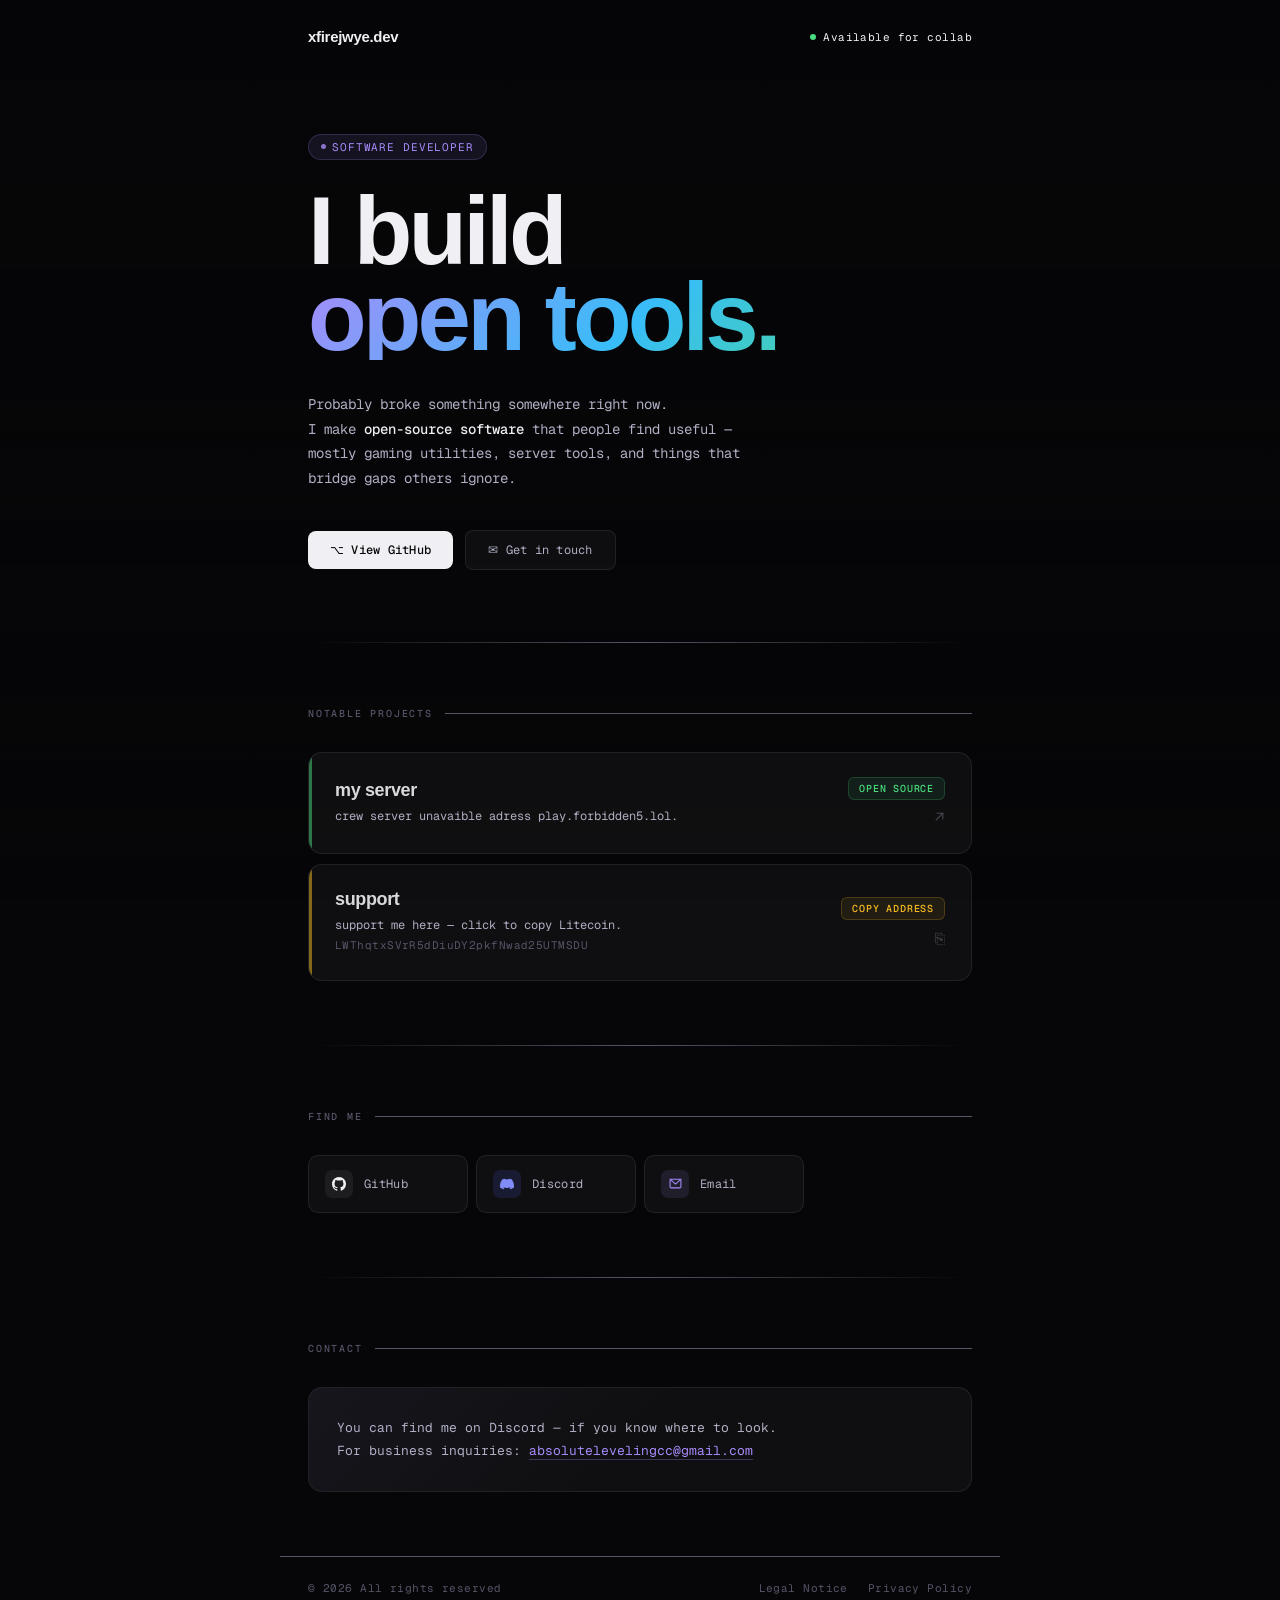
==== index.html @ 02d95bd3 "Update index.html" ====
<!DOCTYPE html>
<html lang="en">
<head>
  <meta charset="UTF-8" />
  <meta name="viewport" content="width=device-width, initial-scale=1.0"/>
  <title>Angelo - Developer</title>
  <link rel="icon" type="image/png" sizes="32x32" href="[data-uri]" />
  <link rel="shortcut icon" href="[data-uri]" />
  <link rel="preconnect" href="https://fonts.googleapis.com">
  <link rel="preconnect" href="https://fonts.gstatic.com" crossorigin>
  <link href="https://fonts.googleapis.com/css2?family=Cabinet+Grotesk:wght@400;500;700;800;900&family=Geist+Mono:wght@300;400;500&display=swap" rel="stylesheet">

  <style>
    *, *::before, *::after { box-sizing: border-box; margin: 0; padding: 0; }

    :root {
      --bg: #060608;
      --glass: rgba(255,255,255,0.04);
      --glass-border: rgba(255,255,255,0.08);
      --glass-hover: rgba(255,255,255,0.07);
      --text: #f0f0f4;
      --muted: #b0b0c4;
      --faint: #555568;
      --green: #4ade80;
      --violet: #a78bfa;
      --sky: #38bdf8;
      --rose: #fb7185;
      --amber: #fbbf24;
    }

    html { font-size: 16px; }

    body {
      background: var(--bg);
      color: var(--text);
      font-family: 'Geist Mono', monospace;
      min-height: 100vh;
      overflow-x: hidden;
      position: relative;
    }

    /* HERO IMAGE BACKGROUND - only top portion */
    .hero-bg {
      position: fixed;
      top: 0;
      left: 0;
      right: 0;
      height: 100vh;
      z-index: 0;
      pointer-events: none;
      background-image: url("https://villatravellers-prod.s3.amazonaws.com/thumbs/1920w_webp/image/guide/page/a/5e5101d5a128a.jpeg");
      background-size: cover;
      background-position: center top;
      /* Fade out toward bottom half */
      -webkit-mask-image: linear-gradient(to bottom, 
        black 0%, 
        black 40%, 
        transparent 100%
      );
      mask-image: linear-gradient(to bottom, 
        black 0%, 
        black 40%, 
        transparent 100%
      );
    }

    /* Subtle overlay to keep text readable */
    .hero-bg::after {
      content: '';
      position: absolute;
      inset: 0;
      background: linear-gradient(
        to bottom,
        rgba(6,6,8,0.55) 0%,
        rgba(6,6,8,0.75) 50%,
        rgba(6,6,8,1) 100%
      );
    }

    /* LAYOUT */
    .page {
      position: relative;
      z-index: 1;
      max-width: 720px;
      margin: 0 auto;
      padding: 0 28px;
    }

    /* NAV */
    nav {
      display: flex;
      align-items: center;
      justify-content: space-between;
      padding: 28px 0 0;
      animation: fadeDown 0.5s ease both;
    }

    .nav-logo {
      font-family: 'Cabinet Grotesk', sans-serif;
      font-size: 15px;
      font-weight: 700;
      color: var(--text);
      letter-spacing: -0.02em;
    }

    .nav-status {
      display: flex;
      align-items: center;
      gap: 7px;
      font-size: 11px;
      color: var(--text);
      letter-spacing: 0.04em;
    }
    .status-dot {
      width: 6px;
      height: 6px;
      border-radius: 50%;
      background: var(--green);
      animation: glow-pulse 2.5s ease infinite;
    }
    @keyframes glow-pulse {
      0%, 100% { box-shadow: 0 0 0 0 rgba(74,222,128,0.5); opacity: 1; }
      50%       { box-shadow: 0 0 0 6px rgba(74,222,128,0); opacity: 0.7; }
    }

    /* HERO */
    .hero {
      padding: 88px 0 72px;
      animation: fadeUp 0.6s ease 0.1s both;
    }

    .hero-badge {
      display: inline-flex;
      align-items: center;
      gap: 6px;
      padding: 5px 12px;
      background: rgba(167,139,250,0.1);
      border: 1px solid rgba(167,139,250,0.2);
      border-radius: 100px;
      font-size: 11px;
      font-weight: 400;
      letter-spacing: 0.08em;
      text-transform: uppercase;
      color: var(--violet);
      margin-bottom: 28px;
    }
    .hero-badge::before {
      content: '';
      width: 5px;
      height: 5px;
      border-radius: 50%;
      background: var(--violet);
      opacity: 0.8;
    }

    h1 {
      font-family: 'Cabinet Grotesk', sans-serif;
      font-size: clamp(58px, 11vw, 96px);
      font-weight: 900;
      line-height: 0.9;
      letter-spacing: -0.04em;
      margin-bottom: 32px;
    }

    h1 .line1 { display: block; color: var(--text); }
    h1 .line2 {
      display: block;
      background: linear-gradient(135deg, var(--violet) 0%, var(--sky) 50%, var(--green) 100%);
      -webkit-background-clip: text;
      -webkit-text-fill-color: transparent;
      background-clip: text;
    }

    .hero-desc {
      font-size: 14px;
      font-weight: 400;
      color: var(--muted);
      line-height: 1.75;
      max-width: 440px;
    }
    .hero-desc strong {
      color: var(--text);
      font-weight: 500;
    }

    .hero-cta {
      display: flex;
      align-items: center;
      gap: 12px;
      margin-top: 40px;
      flex-wrap: wrap;
    }

    .btn-primary {
      display: inline-flex;
      align-items: center;
      gap: 8px;
      padding: 11px 22px;
      background: var(--text);
      color: var(--bg);
      font-family: 'Geist Mono', monospace;
      font-size: 12px;
      font-weight: 500;
      border-radius: 8px;
      text-decoration: none;
      transition: opacity 0.2s, transform 0.15s;
      letter-spacing: 0.02em;
    }
    .btn-primary:hover { opacity: 0.88; transform: translateY(-1px); }

    .btn-secondary {
      display: inline-flex;
      align-items: center;
      gap: 8px;
      padding: 11px 22px;
      background: var(--glass);
      border: 1px solid var(--glass-border);
      color: var(--muted);
      font-family: 'Geist Mono', monospace;
      font-size: 12px;
      font-weight: 400;
      border-radius: 8px;
      text-decoration: none;
      transition: all 0.2s;
      letter-spacing: 0.02em;
    }
    .btn-secondary:hover { background: var(--glass-hover); color: var(--text); border-color: rgba(255,255,255,0.15); }

    /* DIVIDER */
    .divider {
      height: 1px;
      background: linear-gradient(90deg, transparent, var(--faint), transparent);
    }

    /* SECTION */
    .section {
      padding: 64px 0;
      animation: fadeUp 0.6s ease both;
    }
    .section:nth-child(3) { animation-delay: 0.15s; }
    .section:nth-child(4) { animation-delay: 0.25s; }
    .section:nth-child(5) { animation-delay: 0.35s; }

    .section-header {
      display: flex;
      align-items: center;
      gap: 12px;
      margin-bottom: 32px;
    }

    .section-label {
      font-size: 10px;
      font-weight: 500;
      letter-spacing: 0.18em;
      text-transform: uppercase;
      color: var(--faint);
      white-space: nowrap;
    }

    .section-line {
      flex: 1;
      height: 1px;
      background: var(--faint);
    }

    /* PROJECT CARDS */
    .projects {
      display: flex;
      flex-direction: column;
      gap: 10px;
    }

    .project-card {
      display: grid;
      grid-template-columns: 1fr auto;
      align-items: center;
      gap: 20px;
      padding: 24px 26px;
      background: var(--glass);
      border: 1px solid var(--glass-border);
      border-radius: 14px;
      text-decoration: none;
      color: inherit;
      position: relative;
      overflow: hidden;
      transition: all 0.25s ease;
    }

    .project-card::before {
      content: '';
      position: absolute;
      inset: 0;
      background: linear-gradient(135deg, rgba(255,255,255,0.04) 0%, transparent 60%);
      opacity: 0;
      transition: opacity 0.25s;
    }

    .project-card:hover {
      border-color: rgba(255,255,255,0.15);
      background: var(--glass-hover);
      transform: translateY(-2px);
    }
    .project-card:hover::before { opacity: 1; }
    .project-card:hover .proj-arrow { opacity: 1; transform: translate(2px, -2px); }

    .project-card::after {
      content: '';
      position: absolute;
      left: 0; top: 0; bottom: 0;
      width: 3px;
      border-radius: 3px 0 0 3px;
      opacity: 0.5;
      transition: opacity 0.2s;
    }
    .project-card:hover::after { opacity: 1; }
    .card-green::after  { background: var(--green); }
    .card-violet::after { background: var(--violet); }
    .card-sky::after    { background: var(--sky); }
    .card-amber::after  { background: var(--amber); }

    .proj-name {
      font-family: 'Cabinet Grotesk', sans-serif;
      font-size: 18px;
      font-weight: 700;
      color: rgba(240,240,244,0.9);
      letter-spacing: -0.02em;
      margin-bottom: 6px;
    }

    .proj-desc {
      font-size: 12px;
      font-weight: 400;
      color: var(--muted);
      line-height: 1.65;
    }

    .proj-right {
      display: flex;
      flex-direction: column;
      align-items: flex-end;
      gap: 8px;
      flex-shrink: 0;
    }

    .proj-tag {
      font-size: 10px;
      font-weight: 500;
      letter-spacing: 0.08em;
      text-transform: uppercase;
      padding: 4px 10px;
      border-radius: 6px;
      white-space: nowrap;
    }
    .tag-green  { color: var(--green);  background: rgba(74,222,128,0.08);  border: 1px solid rgba(74,222,128,0.2); }
    .tag-violet { color: var(--violet); background: rgba(167,139,250,0.08); border: 1px solid rgba(167,139,250,0.2); }
    .tag-sky    { color: var(--sky);    background: rgba(56,189,248,0.08);  border: 1px solid rgba(56,189,248,0.2); }
    .tag-amber  { color: var(--amber);  background: rgba(251,191,36,0.08);  border: 1px solid rgba(251,191,36,0.2); }

    .proj-arrow {
      font-size: 16px;
      color: var(--muted);
      opacity: 0.3;
      transition: all 0.2s ease;
    }

    /* LINKS GRID */
    .links-grid {
      display: grid;
      grid-template-columns: repeat(auto-fill, minmax(150px, 1fr));
      gap: 8px;
    }

    .link-card {
      display: flex;
      align-items: center;
      gap: 11px;
      padding: 14px 16px;
      background: var(--glass);
      border: 1px solid var(--glass-border);
      border-radius: 10px;
      text-decoration: none;
      color: var(--muted);
      font-size: 12px;
      font-weight: 400;
      letter-spacing: 0.03em;
      transition: all 0.2s ease;
    }

    .link-card:hover {
      background: var(--glass-hover);
      color: var(--text);
      border-color: rgba(255,255,255,0.14);
      transform: translateY(-1px);
    }

    .link-icon {
      width: 28px;
      height: 28px;
      border-radius: 7px;
      display: flex;
      align-items: center;
      justify-content: center;
      font-size: 14px;
      flex-shrink: 0;
    }
    .icon-gh { background: rgba(255,255,255,0.06); }
    .icon-dc { background: rgba(88,101,242,0.15); }
    .icon-em { background: rgba(167,139,250,0.12); }

    /* CONTACT */
    .contact-card {
      padding: 28px 28px;
      background: var(--glass);
      border: 1px solid var(--glass-border);
      border-radius: 14px;
      position: relative;
      overflow: hidden;
    }
    .contact-card::before {
      content: '';
      position: absolute;
      inset: 0;
      background: linear-gradient(135deg, rgba(167,139,250,0.05) 0%, transparent 50%);
      pointer-events: none;
    }

    .contact-text {
      font-size: 13px;
      font-weight: 400;
      color: var(--muted);
      line-height: 1.8;
    }
    .contact-text a {
      color: var(--violet);
      text-decoration: none;
      border-bottom: 1px solid rgba(167,139,250,0.3);
      transition: border-color 0.2s;
    }
    .contact-text a:hover { border-color: var(--violet); }

    /* FOOTER */
    footer {
      position: relative;
      z-index: 1;
      max-width: 720px;
      margin: 0 auto;
      padding: 24px 28px 48px;
      display: flex;
      justify-content: space-between;
      align-items: center;
      gap: 16px;
      flex-wrap: wrap;
      border-top: 1px solid var(--faint);
    }

    .footer-copy {
      font-size: 11px;
      color: var(--faint);
      letter-spacing: 0.04em;
    }

    .footer-links {
      display: flex;
      gap: 20px;
    }
    .footer-links a {
      font-size: 11px;
      color: var(--faint);
      text-decoration: none;
      letter-spacing: 0.04em;
      transition: color 0.2s;
    }
    .footer-links a:hover { color: var(--muted); }

    /* ANIMATIONS */
    @keyframes fadeUp {
      from { opacity: 0; transform: translateY(24px); }
      to   { opacity: 1; transform: translateY(0); }
    }
    @keyframes fadeDown {
      from { opacity: 0; transform: translateY(-12px); }
      to   { opacity: 1; transform: translateY(0); }
    }

    /* SCROLLBAR */
    ::-webkit-scrollbar { width: 6px; }
    ::-webkit-scrollbar-track { background: transparent; }
    ::-webkit-scrollbar-thumb { background: var(--faint); border-radius: 3px; }
    ::-webkit-scrollbar-thumb:hover { background: #555566; }

    /* COPY TOAST */
    .copy-toast {
      position: fixed;
      bottom: 32px;
      left: 50%;
      transform: translateX(-50%) translateY(12px);
      background: var(--text);
      color: var(--bg);
      font-family: 'Geist Mono', monospace;
      font-size: 11px;
      font-weight: 500;
      padding: 9px 18px;
      border-radius: 8px;
      opacity: 0;
      pointer-events: none;
      transition: opacity 0.2s, transform 0.2s;
      z-index: 999;
      white-space: nowrap;
      letter-spacing: 0.04em;
    }
    .copy-toast.show {
      opacity: 1;
      transform: translateX(-50%) translateY(0);
    }

    /* button-reset so project-card works as button */
    button.project-card {
      width: 100%;
      text-align: left;
      font-family: inherit;
      border: 1px solid var(--glass-border);
      background: var(--glass);
    }

    /* RESPONSIVE */
    @media (max-width: 540px) {
      .project-card { grid-template-columns: 1fr; gap: 14px; }
      .proj-right { flex-direction: row; align-items: center; }
      .links-grid { grid-template-columns: repeat(2, 1fr); }
      .hero-cta { flex-direction: column; align-items: flex-start; }
    }
  </style>
</head>
<body>

<!-- HERO BACKGROUND IMAGE (top only, fades out) -->
<div class="hero-bg"></div>

<div class="page">

  <nav>
    <span class="nav-logo">xfirejwye.dev</span>
    <span class="nav-status">
      <span class="status-dot"></span>
      Available for collab
    </span>
  </nav>

  <section class="hero">
    <div class="hero-badge">Software Developer</div>
    <h1>
      <span class="line1">I build</span>
      <span class="line2">open tools.</span>
    </h1>
    <p class="hero-desc">
      Probably broke something somewhere right now.<br>
      I make <strong>open-source software</strong> that people find useful —
      mostly gaming utilities, server tools, and things that bridge gaps others ignore.
    </p>
    <div class="hero-cta">
      <a class="btn-primary" href="https://github.com/xfirejwye" target="_blank" rel="noopener">⌥ View GitHub</a>
      <a class="btn-secondary" href="mailto:absolutelevelingcc@gmail.com">✉ Get in touch</a>
    </div>
  </section>

  <div class="divider"></div>

  <section class="section">
    <div class="section-header">
      <span class="section-label">Notable Projects</span>
      <div class="section-line"></div>
    </div>
    <div class="projects">

      <a class="project-card card-green" href="https://github.com/xfirejwye" target="_blank" rel="noopener">
        <div>
          <div class="proj-name">my server</div>
          <p class="proj-desc">crew server unavaible adress play.forbidden5.lol.</p>
        </div>
        <div class="proj-right">
          <span class="proj-tag tag-green">open source</span>
          <span class="proj-arrow">↗</span>
        </div>
      </a>

      <button class="project-card card-amber" onclick="copyAddress('LWThqtxSVrR5dDiuDY2pkfNwad25UTMSDU', this)">
        <div>
          <div class="proj-name">support</div>
          <p class="proj-desc">support me here — click to copy Litecoin.<br><span style="font-size:11px;color:var(--faint);letter-spacing:0.04em;">LWThqtxSVrR5dDiuDY2pkfNwad25UTMSDU</span></p>
        </div>
        <div class="proj-right">
          <span class="proj-tag tag-amber" id="copy-label">copy address</span>
          <span class="proj-arrow">⎘</span>
        </div>
      </button>

    </div>
  </section>

  <div class="divider"></div>

  <section class="section">
    <div class="section-header">
      <span class="section-label">Find Me</span>
      <div class="section-line"></div>
    </div>
    <div class="links-grid">

      <a class="link-card" href="https://github.com/xfirejwye" target="_blank" rel="noopener">
        <span class="link-icon icon-gh">
          <svg width="14" height="14" viewBox="0 0 24 24" fill="#f0f0f4"><path d="M12 0C5.37 0 0 5.37 0 12c0 5.3 3.438 9.8 8.205 11.385.6.113.82-.258.82-.577 0-.285-.01-1.04-.015-2.04-3.338.724-4.042-1.61-4.042-1.61-.546-1.385-1.335-1.755-1.335-1.755-1.087-.744.084-.729.084-.729 1.205.084 1.838 1.236 1.838 1.236 1.07 1.835 2.809 1.305 3.495.998.108-.776.417-1.305.76-1.605-2.665-.3-5.466-1.332-5.466-5.93 0-1.31.465-2.38 1.235-3.22-.135-.303-.54-1.523.105-3.176 0 0 1.005-.322 3.3 1.23.96-.267 1.98-.399 3-.405 1.02.006 2.04.138 3 .405 2.28-1.552 3.285-1.23 3.285-1.23.645 1.653.24 2.873.12 3.176.765.84 1.23 1.91 1.23 3.22 0 4.61-2.805 5.625-5.475 5.92.42.36.81 1.096.81 2.22 0 1.606-.015 2.896-.015 3.286 0 .315.21.69.825.57C20.565 21.795 24 17.295 24 12c0-6.63-5.37-12-12-12"/></svg>
        </span>
        GitHub
      </a>

      <a class="link-card" href="https://discord.com/users/1116706267390550089" target="_blank" rel="noopener">
        <span class="link-icon icon-dc">
          <svg width="14" height="14" viewBox="0 0 24 24" fill="#818cf8"><path d="M20.317 4.37a19.791 19.791 0 0 0-4.885-1.515.074.074 0 0 0-.079.037c-.21.375-.444.864-.608 1.25a18.27 18.27 0 0 0-5.487 0 12.64 12.64 0 0 0-.617-1.25.077.077 0 0 0-.079-.037A19.736 19.736 0 0 0 3.677 4.37a.07.07 0 0 0-.032.027C.533 9.046-.32 13.58.099 18.057c.002.022.015.04.033.05a19.98 19.98 0 0 0 5.993 3.03.078.078 0 0 0 .084-.028c.462-.63.874-1.295 1.226-1.994a.076.076 0 0 0-.041-.106 13.178 13.178 0 0 1-1.872-.892.077.077 0 0 1-.008-.128 10.2 10.2 0 0 0 .372-.292.074.074 0 0 1 .077-.01c3.928 1.793 8.18 1.793 12.062 0a.074.074 0 0 1 .078.01c.12.098.246.198.373.292a.077.077 0 0 1-.006.127 12.299 12.299 0 0 1-1.873.892.077.077 0 0 0-.041.107c.36.698.772 1.362 1.225 1.993a.076.076 0 0 0 .084.028 19.839 19.839 0 0 0 6.002-3.03.077.077 0 0 0 .032-.054c.5-5.177-.838-9.674-3.549-13.66a.061.061 0 0 0-.031-.03z"/></svg>
        </span>
        Discord
      </a>

      <a class="link-card" href="mailto:absolutelevelingcc@gmail.com">
        <span class="link-icon icon-em">
          <svg width="13" height="13" viewBox="0 0 24 24" fill="none" stroke="#a78bfa" stroke-width="2" stroke-linecap="round" stroke-linejoin="round"><rect x="2" y="4" width="20" height="16" rx="2"/><polyline points="2,4 12,13 22,4"/></svg>
        </span>
        Email
      </a>

    </div>
  </section>

  <div class="divider"></div>

  <section class="section">
    <div class="section-header">
      <span class="section-label">Contact</span>
      <div class="section-line"></div>
    </div>
    <div class="contact-card">
      <p class="contact-text">
        You can find me on Discord — if you know where to look.<br>
        For business inquiries: <a href="mailto:absolutelevelingcc@gmail.com">absolutelevelingcc@gmail.com</a>   
      </p>
    </div>
  </section>

</div>

<footer>
  <span class="footer-copy">© 2026 All rights reserved</span>
  <div class="footer-links">
    <a href="#">Legal Notice</a>
    <a href="#">Privacy Policy</a>
  </div>
</footer>

<div class="copy-toast" id="copy-toast">✓ Address copied!</div>

<script>
function copyAddress(text, btn) {
  navigator.clipboard.writeText(text).then(function() {
    const toast = document.getElementById('copy-toast');
    const label = btn.querySelector('.proj-tag');
    const arrow = btn.querySelector('.proj-arrow');
    label.textContent = 'copied!';
    arrow.textContent = '✓';
    toast.classList.add('show');
    setTimeout(function() {
      toast.classList.remove('show');
      label.textContent = 'copy address';
      arrow.textContent = '⎘';
    }, 2000);
  }).catch(function() {
    const ta = document.createElement('textarea');
    ta.value = text;
    document.body.appendChild(ta);
    ta.select();
    document.execCommand('copy');
    document.body.removeChild(ta);
  });
}
</script>

</body>
</html>
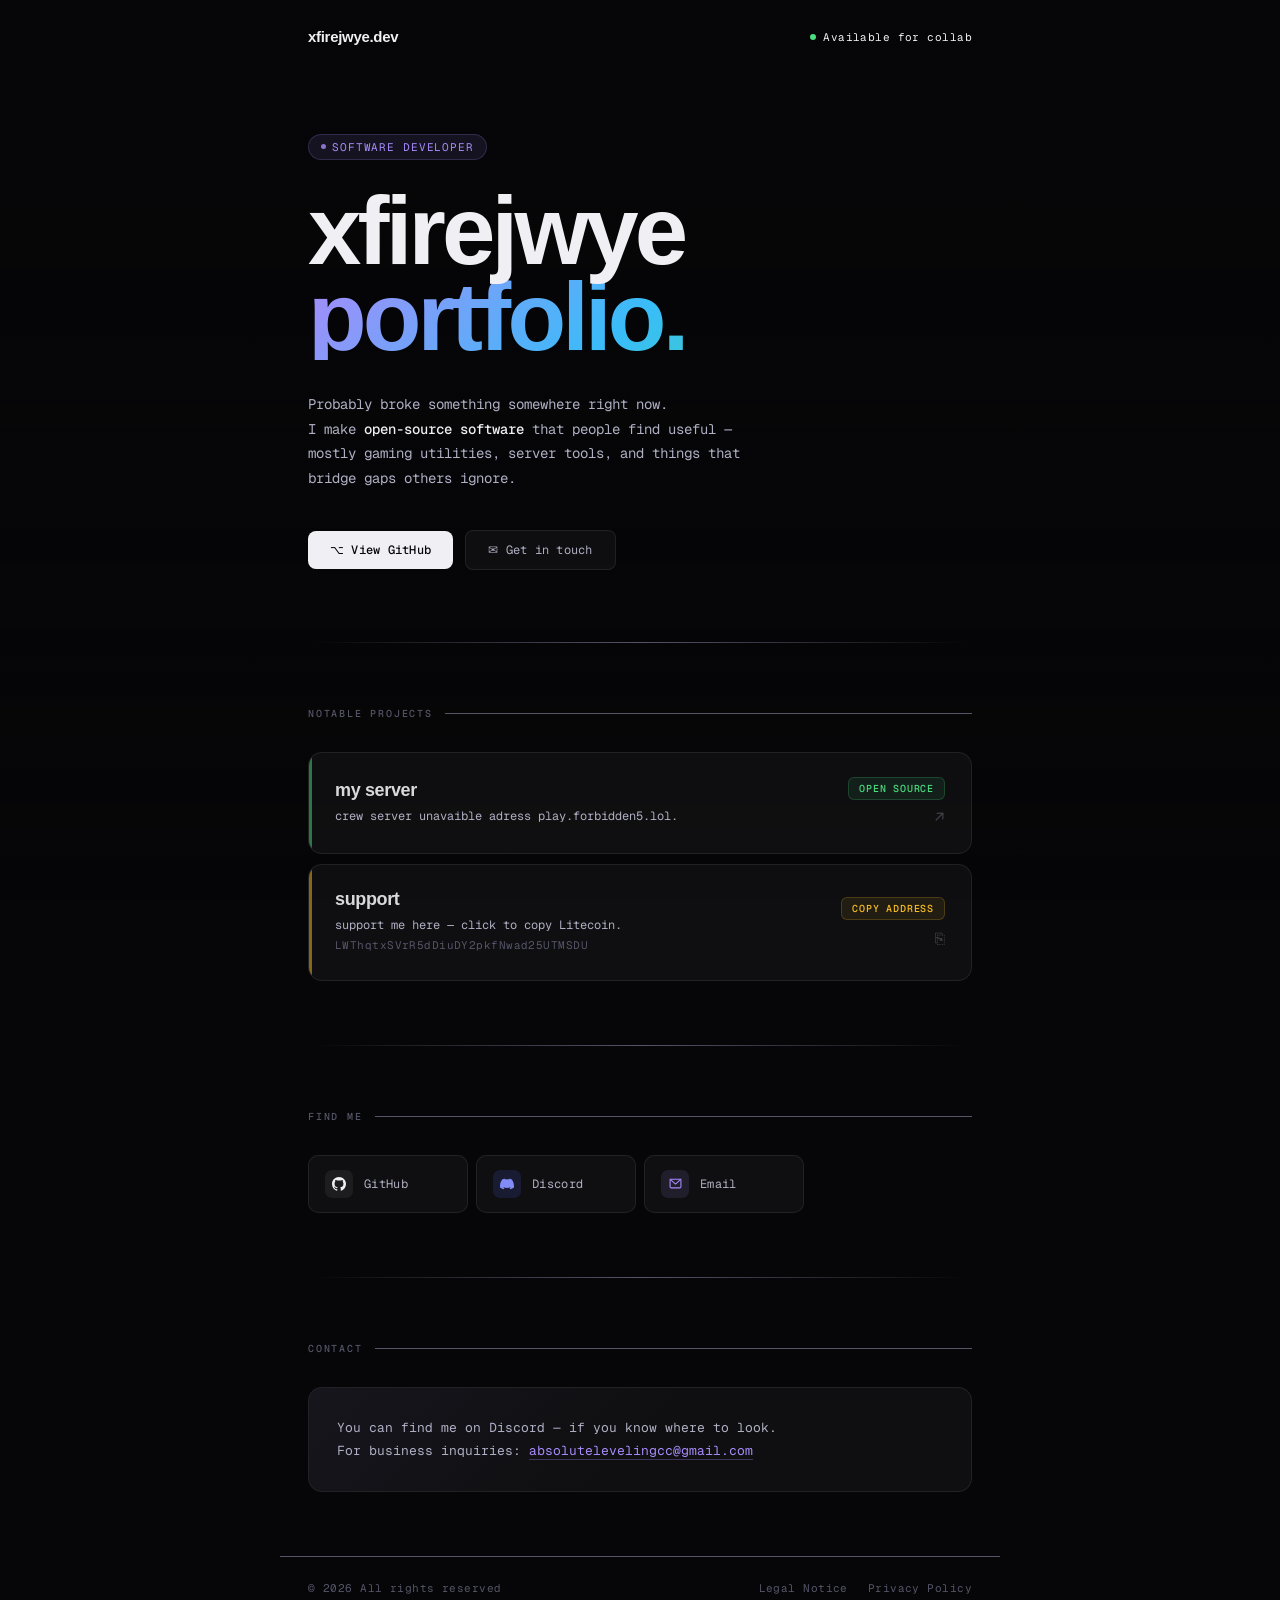
==== commit c03eec99: "Update index.html" ====
--- a/index.html
+++ b/index.html
@@ -549,8 +549,8 @@
   <section class="hero">
     <div class="hero-badge">Software Developer</div>
     <h1>
-      <span class="line1">I build</span>
-      <span class="line2">open tools.</span>
+      <span class="line1">xfirejwye</span>
+      <span class="line2">portfolio.</span>
     </h1>
     <p class="hero-desc">
       Probably broke something somewhere right now.<br>
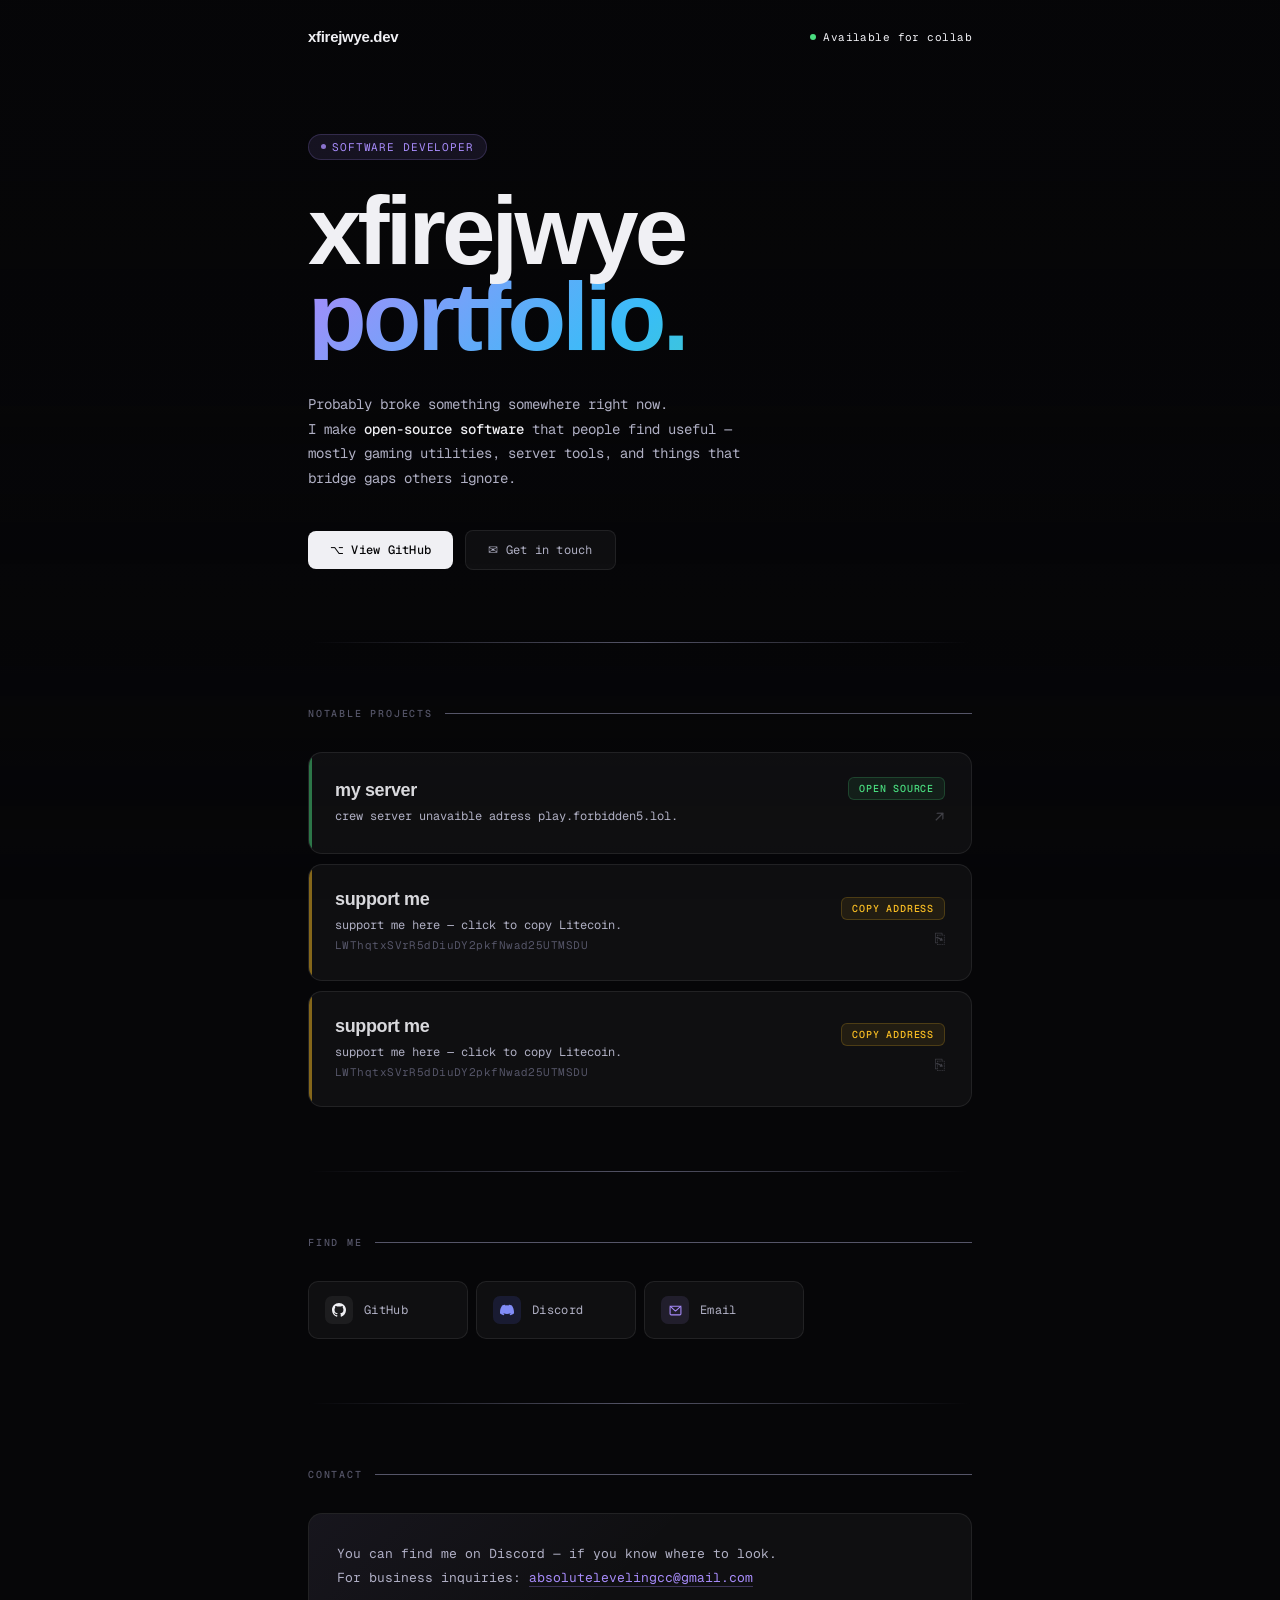
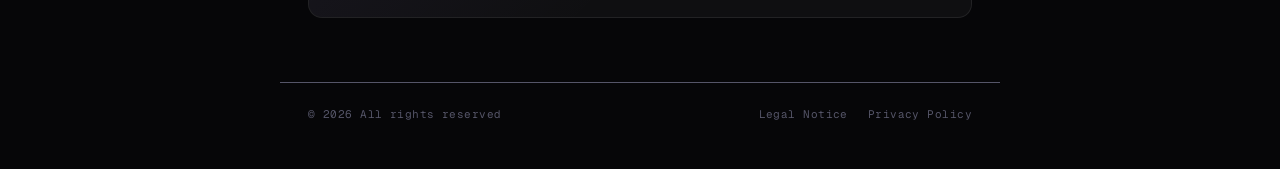
==== commit 3af7288f: "Update support button text to 'support me'" ====
--- a/index.html
+++ b/index.html
@@ -585,7 +585,18 @@
 
       <button class="project-card card-amber" onclick="copyAddress('LWThqtxSVrR5dDiuDY2pkfNwad25UTMSDU', this)">
         <div>
-          <div class="proj-name">support</div>
+          <div class="proj-name">support me</div>
+          <p class="proj-desc">support me here — click to copy Litecoin.<br><span style="font-size:11px;color:var(--faint);letter-spacing:0.04em;">LWThqtxSVrR5dDiuDY2pkfNwad25UTMSDU</span></p>
+        </div>
+        <div class="proj-right">
+          <span class="proj-tag tag-amber" id="copy-label">copy address</span>
+          <span class="proj-arrow">⎘</span>
+        </div>
+      </button>
+
+            <button class="project-card card-amber" onclick="copyAddress('LWThqtxSVrR5dDiuDY2pkfNwad25UTMSDU', this)">
+        <div>
+          <div class="proj-name">support me</div>
           <p class="proj-desc">support me here — click to copy Litecoin.<br><span style="font-size:11px;color:var(--faint);letter-spacing:0.04em;">LWThqtxSVrR5dDiuDY2pkfNwad25UTMSDU</span></p>
         </div>
         <div class="proj-right">
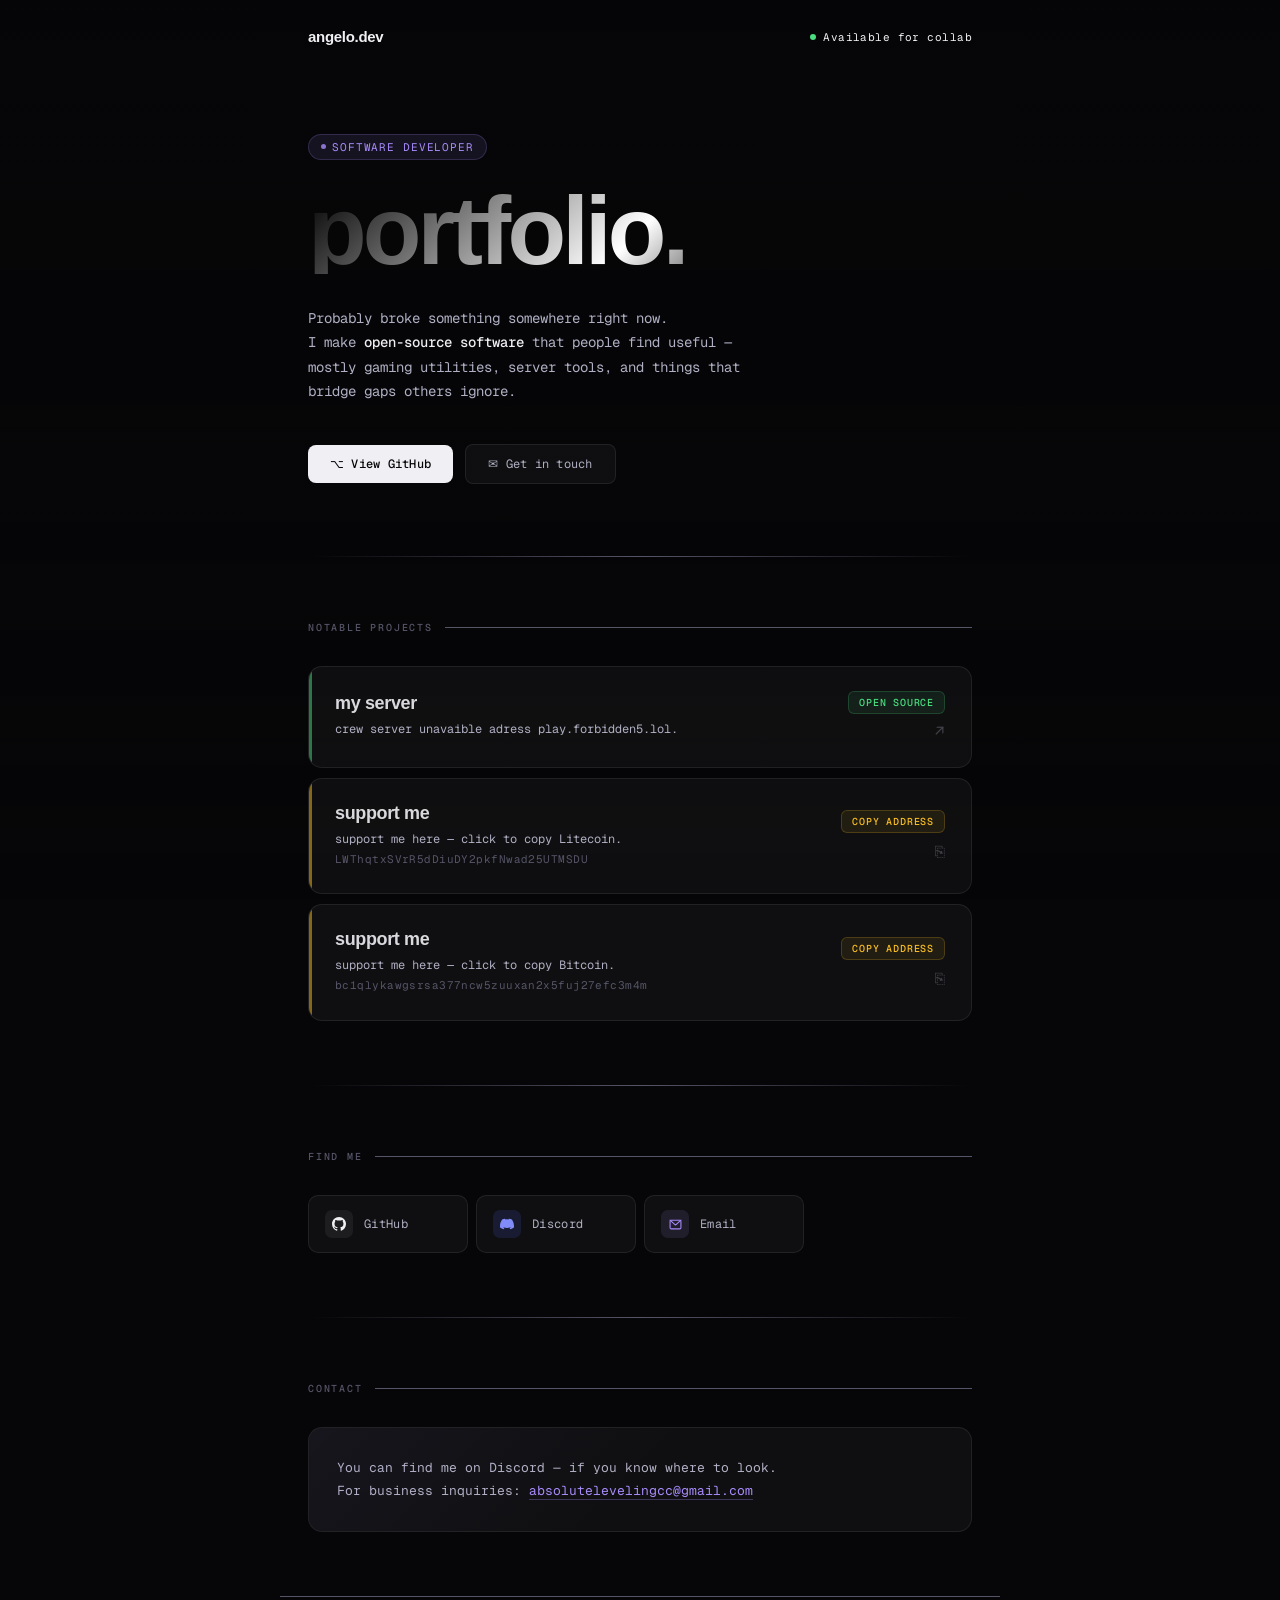
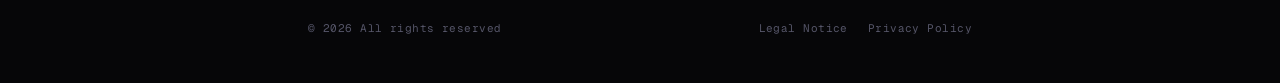
==== commit 14d0a53f: "Update index.html" ====
--- a/index.html
+++ b/index.html
@@ -163,12 +163,11 @@
     }
 
     h1 .line1 { display: block; color: var(--text); }
-    h1 .line2 {
-      display: block;
-      background: linear-gradient(135deg, var(--violet) 0%, var(--sky) 50%, var(--green) 100%);
-      -webkit-background-clip: text;
-      -webkit-text-fill-color: transparent;
-      background-clip: text;
+    h1 .line2 {display: block;
+  background: linear-gradient(135deg, #000000 0%, #ffffff 50%, #000000 75%);
+  -webkit-background-clip: text;
+  -webkit-text-fill-color: transparent;
+  background-clip: text;
     }
 
     .hero-desc {
@@ -539,7 +538,7 @@
 <div class="page">
 
   <nav>
-    <span class="nav-logo">xfirejwye.dev</span>
+    <span class="nav-logo">angelo.dev</span>
     <span class="nav-status">
       <span class="status-dot"></span>
       Available for collab
@@ -549,7 +548,6 @@
   <section class="hero">
     <div class="hero-badge">Software Developer</div>
     <h1>
-      <span class="line1">xfirejwye</span>
       <span class="line2">portfolio.</span>
     </h1>
     <p class="hero-desc">
@@ -597,7 +595,7 @@
             <button class="project-card card-amber" onclick="copyAddress('LWThqtxSVrR5dDiuDY2pkfNwad25UTMSDU', this)">
         <div>
           <div class="proj-name">support me</div>
-          <p class="proj-desc">support me here — click to copy Litecoin.<br><span style="font-size:11px;color:var(--faint);letter-spacing:0.04em;">LWThqtxSVrR5dDiuDY2pkfNwad25UTMSDU</span></p>
+          <p class="proj-desc">support me here — click to copy Bitcoin.<br><span style="font-size:11px;color:var(--faint);letter-spacing:0.04em;">bc1qlykawgsrsa377ncw5zuuxan2x5fuj27efc3m4m</span></p>
         </div>
         <div class="proj-right">
           <span class="proj-tag tag-amber" id="copy-label">copy address</span>
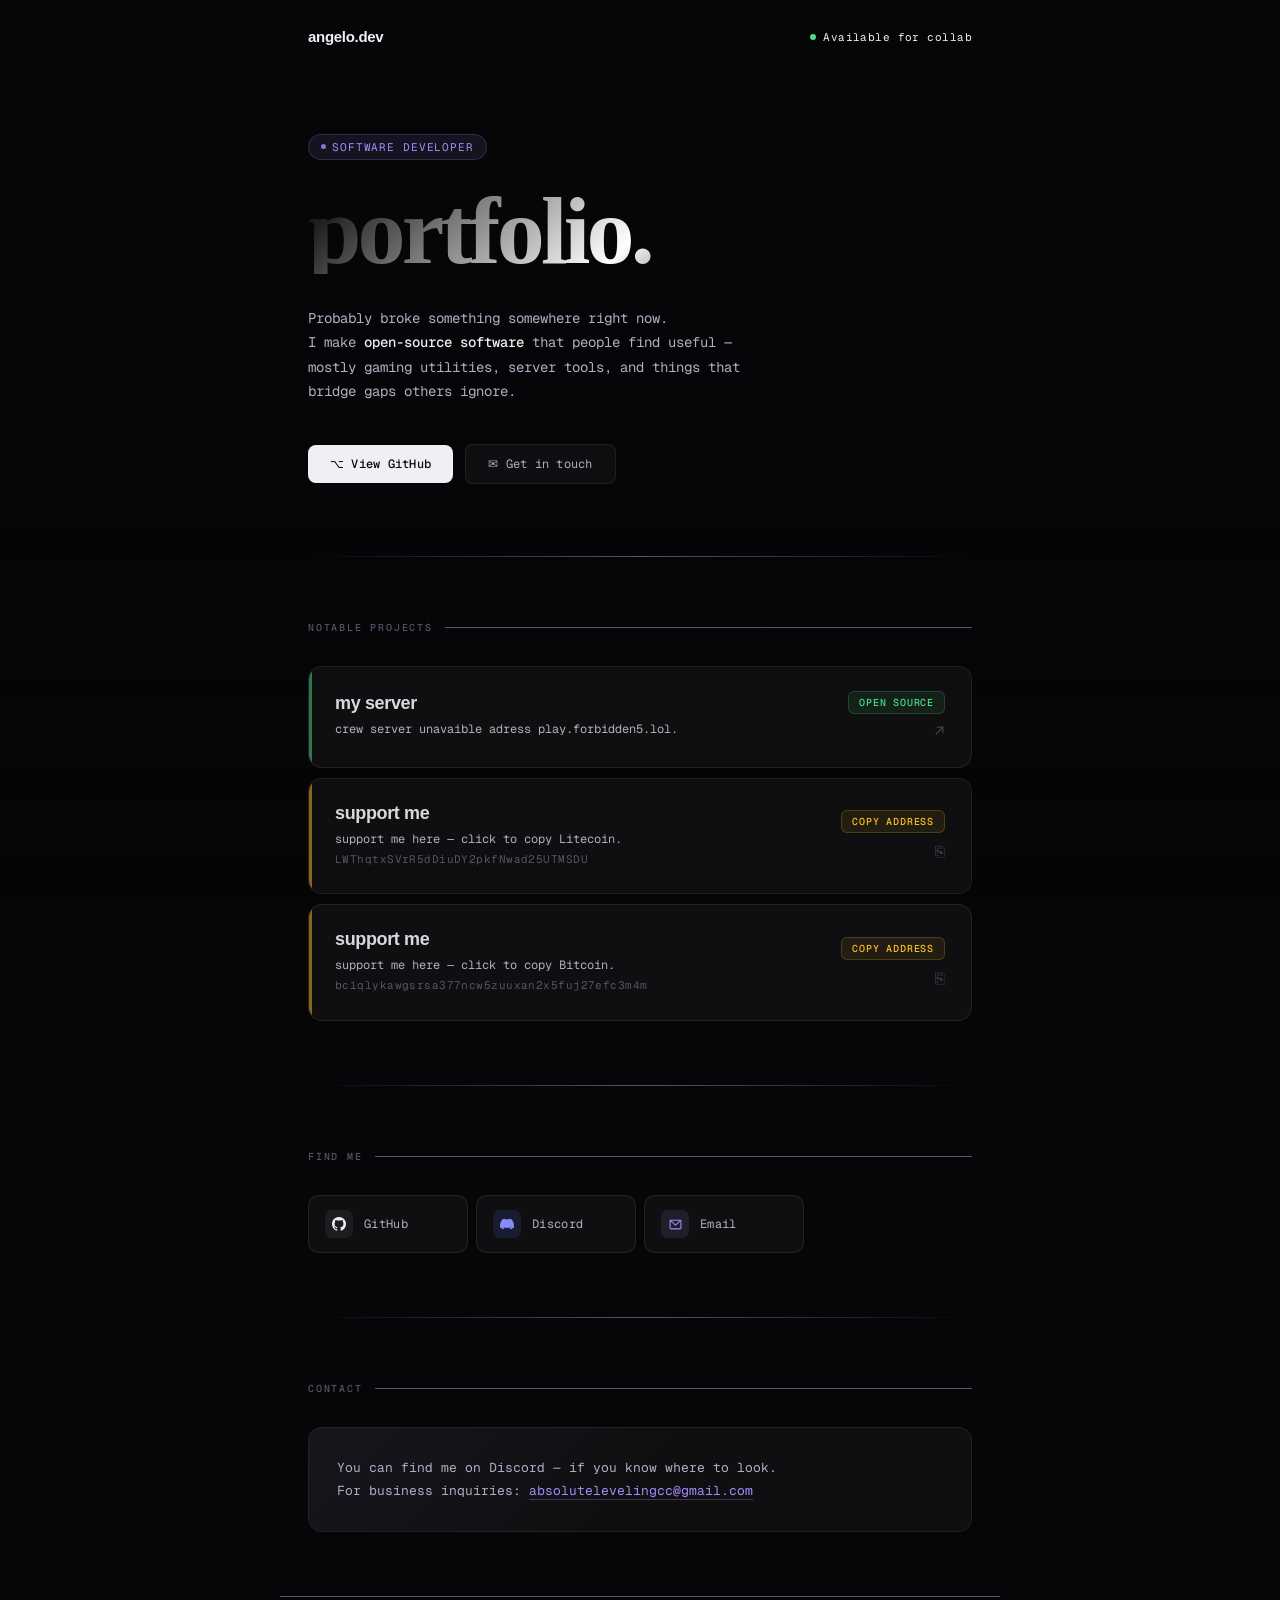
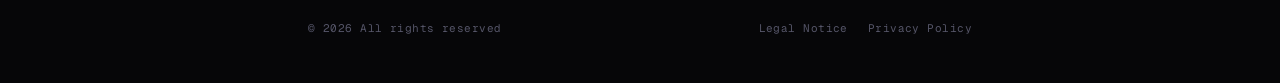
==== commit 60663a9f: "Change font-family from 'Cabinet Grotesk' to 'Times New Roman'" ====
--- a/index.html
+++ b/index.html
@@ -154,7 +154,7 @@
     }
 
     h1 {
-      font-family: 'Cabinet Grotesk', sans-serif;
+      font-family: 'Times New Roman', sans-serif;
       font-size: clamp(58px, 11vw, 96px);
       font-weight: 900;
       line-height: 0.9;
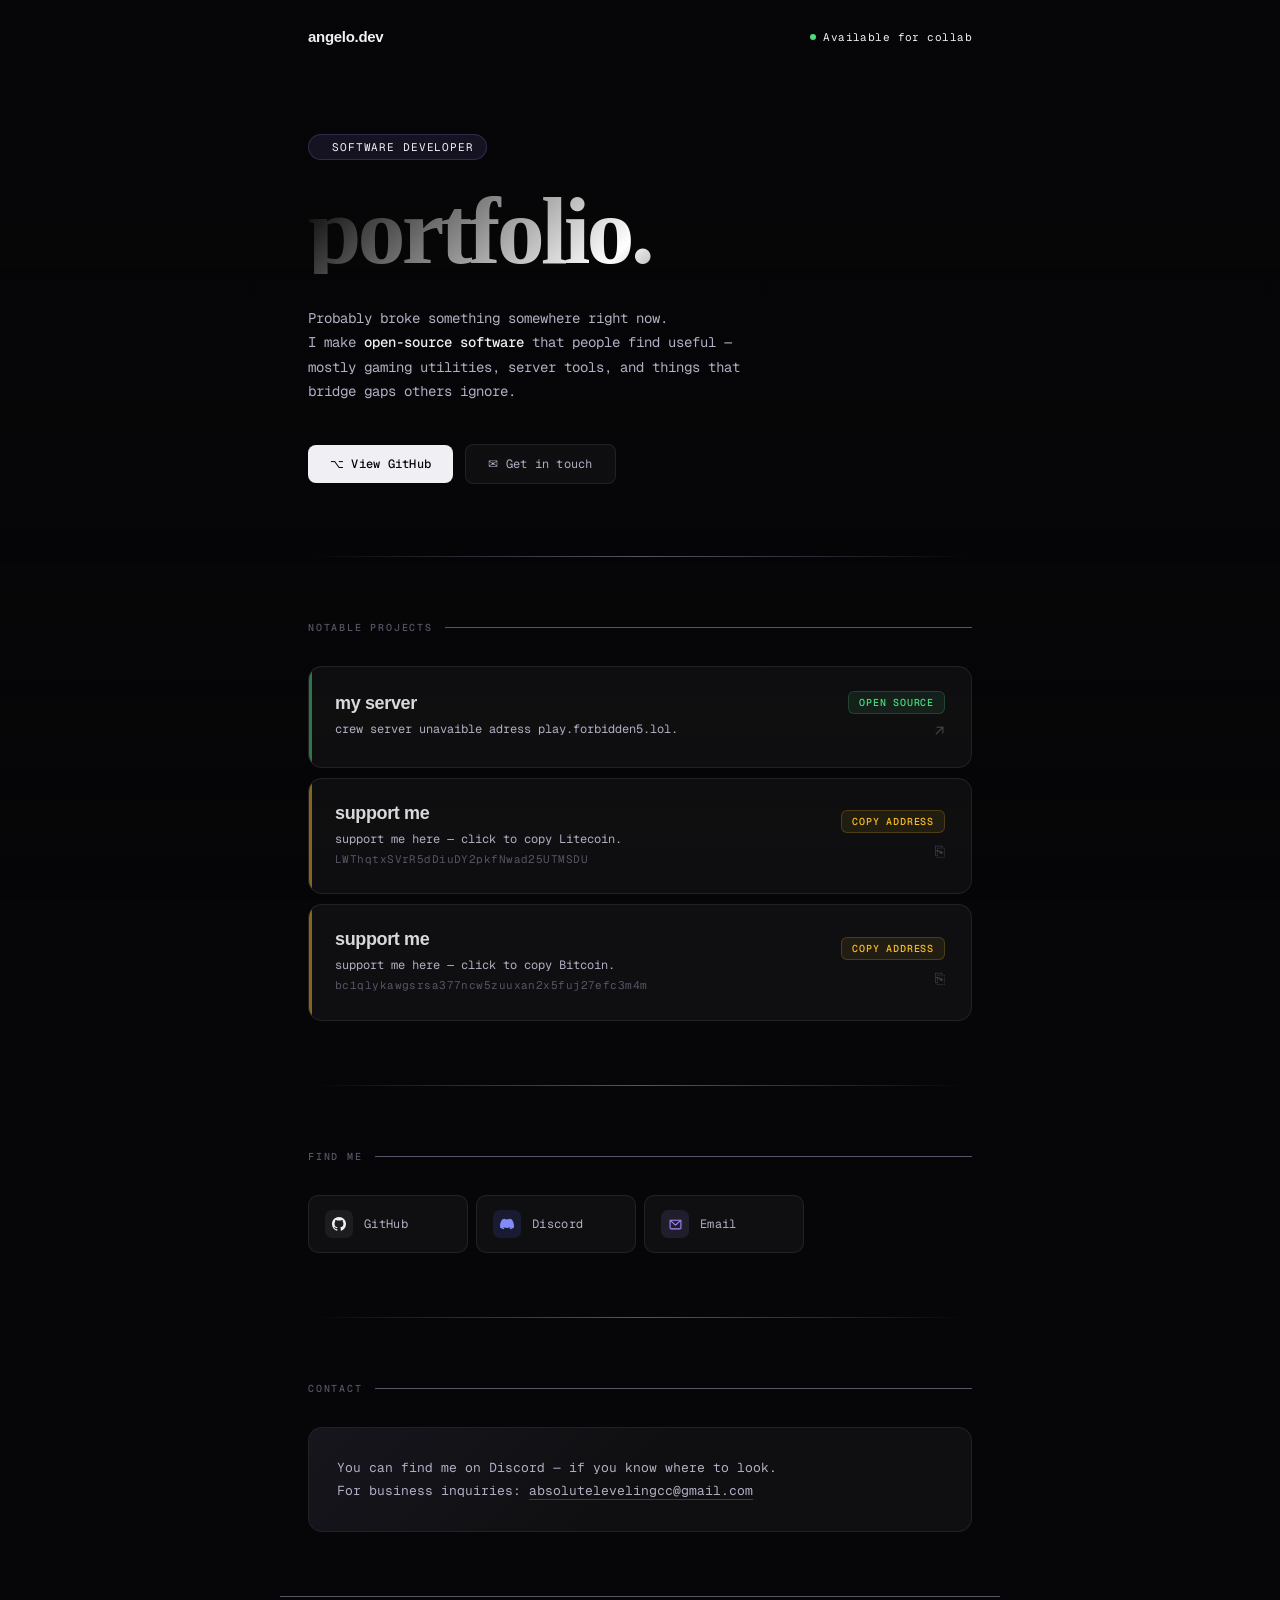
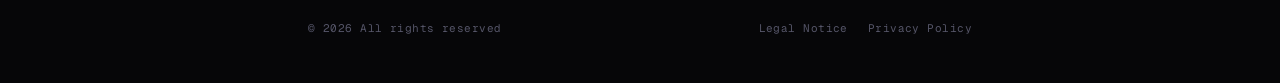
==== commit b8070f02: "Fix violet color variable in CSS" ====
--- a/index.html
+++ b/index.html
@@ -22,7 +22,7 @@
       --muted: #b0b0c4;
       --faint: #555568;
       --green: #4ade80;
-      --violet: #a78bfa;
+      --violet: #fffff;
       --sky: #38bdf8;
       --rose: #fb7185;
       --amber: #fbbf24;
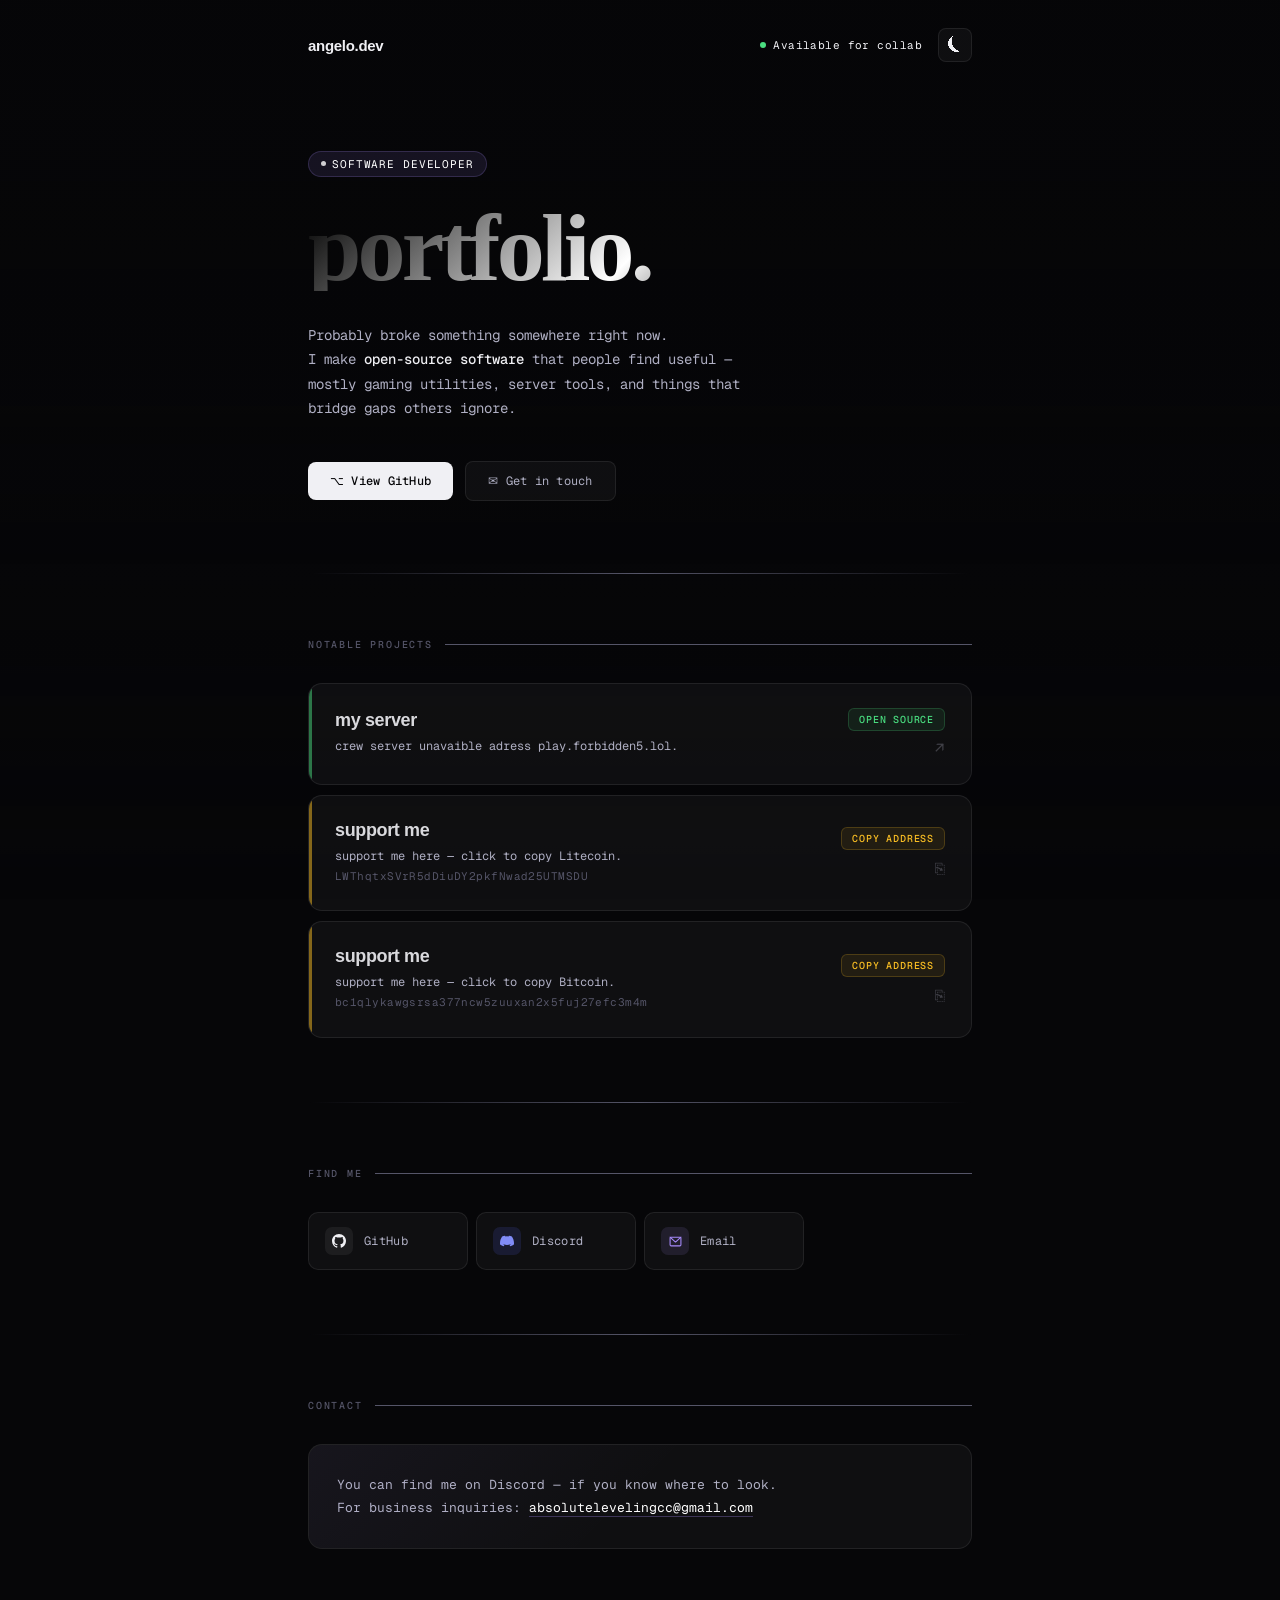
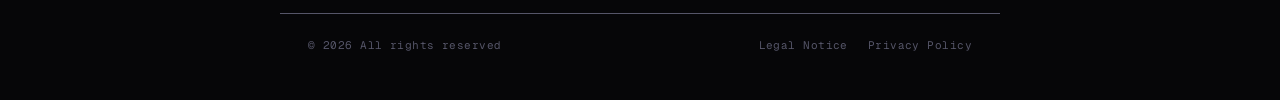
==== commit 83bee3e5: "Update index.html" ====
--- a/index.html
+++ b/index.html
@@ -5,7 +5,6 @@
   <meta name="viewport" content="width=device-width, initial-scale=1.0"/>
   <title>Angelo - Developer</title>
   <link rel="icon" type="image/png" sizes="32x32" href="[data-uri]" />
-  <link rel="shortcut icon" href="[data-uri]" />
   <link rel="preconnect" href="https://fonts.googleapis.com">
   <link rel="preconnect" href="https://fonts.gstatic.com" crossorigin>
   <link href="https://fonts.googleapis.com/css2?family=Cabinet+Grotesk:wght@400;500;700;800;900&family=Geist+Mono:wght@300;400;500&display=swap" rel="stylesheet">
@@ -22,10 +21,26 @@
       --muted: #b0b0c4;
       --faint: #555568;
       --green: #4ade80;
-      --violet: #fffff;
+      --violet: #ffffff;
       --sky: #38bdf8;
       --rose: #fb7185;
       --amber: #fbbf24;
+      --overlay-top: rgba(6,6,8,0.55);
+      --overlay-mid: rgba(6,6,8,0.75);
+      --overlay-bot: rgba(6,6,8,1);
+    }
+
+    body.night-mode {
+      --bg: #0a0d18;
+      --glass: rgba(255,255,255,0.06);
+      --glass-border: rgba(255,255,255,0.12);
+      --glass-hover: rgba(255,255,255,0.10);
+      --text: #ffffff;
+      --muted: #d0d0e8;
+      --faint: #7070a0;
+      --overlay-top: rgba(10,13,24,0.45);
+      --overlay-mid: rgba(10,13,24,0.65);
+      --overlay-bot: rgba(10,13,24,1);
     }
 
     html { font-size: 16px; }
@@ -37,47 +52,31 @@
       min-height: 100vh;
       overflow-x: hidden;
       position: relative;
-    }
-
-    /* HERO IMAGE BACKGROUND - only top portion */
+      transition: background 0.4s ease, color 0.4s ease;
+    }
+
     .hero-bg {
       position: fixed;
-      top: 0;
-      left: 0;
-      right: 0;
+      top: 0; left: 0; right: 0;
       height: 100vh;
       z-index: 0;
       pointer-events: none;
       background-image: url("https://villatravellers-prod.s3.amazonaws.com/thumbs/1920w_webp/image/guide/page/a/5e5101d5a128a.jpeg");
       background-size: cover;
       background-position: center top;
-      /* Fade out toward bottom half */
-      -webkit-mask-image: linear-gradient(to bottom, 
-        black 0%, 
-        black 40%, 
-        transparent 100%
-      );
-      mask-image: linear-gradient(to bottom, 
-        black 0%, 
-        black 40%, 
-        transparent 100%
-      );
-    }
-
-    /* Subtle overlay to keep text readable */
+      -webkit-mask-image: linear-gradient(to bottom, black 0%, black 40%, transparent 100%);
+      mask-image: linear-gradient(to bottom, black 0%, black 40%, transparent 100%);
+      transition: background-image 0.5s ease, background-position 0.5s ease;
+    }
+
     .hero-bg::after {
       content: '';
       position: absolute;
       inset: 0;
-      background: linear-gradient(
-        to bottom,
-        rgba(6,6,8,0.55) 0%,
-        rgba(6,6,8,0.75) 50%,
-        rgba(6,6,8,1) 100%
-      );
-    }
-
-    /* LAYOUT */
+      background: linear-gradient(to bottom, var(--overlay-top) 0%, var(--overlay-mid) 50%, var(--overlay-bot) 100%);
+      transition: background 0.4s ease;
+    }
+
     .page {
       position: relative;
       z-index: 1;
@@ -86,7 +85,6 @@
       padding: 0 28px;
     }
 
-    /* NAV */
     nav {
       display: flex;
       align-items: center;
@@ -103,6 +101,12 @@
       letter-spacing: -0.02em;
     }
 
+    .nav-right {
+      display: flex;
+      align-items: center;
+      gap: 16px;
+    }
+
     .nav-status {
       display: flex;
       align-items: center;
@@ -111,19 +115,38 @@
       color: var(--text);
       letter-spacing: 0.04em;
     }
+
     .status-dot {
-      width: 6px;
-      height: 6px;
+      width: 6px; height: 6px;
       border-radius: 50%;
       background: var(--green);
       animation: glow-pulse 2.5s ease infinite;
     }
+
     @keyframes glow-pulse {
       0%, 100% { box-shadow: 0 0 0 0 rgba(74,222,128,0.5); opacity: 1; }
       50%       { box-shadow: 0 0 0 6px rgba(74,222,128,0); opacity: 0.7; }
     }
 
-    /* HERO */
+    .mode-toggle {
+      background: var(--glass);
+      border: 1px solid var(--glass-border);
+      border-radius: 8px;
+      width: 34px; height: 34px;
+      display: flex; align-items: center; justify-content: center;
+      cursor: pointer;
+      font-size: 16px;
+      color: var(--text);
+      transition: all 0.2s ease;
+      flex-shrink: 0;
+    }
+
+    .mode-toggle:hover {
+      background: var(--glass-hover);
+      border-color: rgba(255,255,255,0.2);
+      transform: scale(1.08);
+    }
+
     .hero {
       padding: 88px 0 72px;
       animation: fadeUp 0.6s ease 0.1s both;
@@ -144,10 +167,10 @@
       color: var(--violet);
       margin-bottom: 28px;
     }
+
     .hero-badge::before {
       content: '';
-      width: 5px;
-      height: 5px;
+      width: 5px; height: 5px;
       border-radius: 50%;
       background: var(--violet);
       opacity: 0.8;
@@ -163,11 +186,12 @@
     }
 
     h1 .line1 { display: block; color: var(--text); }
-    h1 .line2 {display: block;
-  background: linear-gradient(135deg, #000000 0%, #ffffff 50%, #000000 75%);
-  -webkit-background-clip: text;
-  -webkit-text-fill-color: transparent;
-  background-clip: text;
+    h1 .line2 {
+      display: block;
+      background: linear-gradient(135deg, #000000 0%, #ffffff 50%, #000000 75%);
+      -webkit-background-clip: text;
+      -webkit-text-fill-color: transparent;
+      background-clip: text;
     }
 
     .hero-desc {
@@ -176,11 +200,9 @@
       color: var(--muted);
       line-height: 1.75;
       max-width: 440px;
-    }
-    .hero-desc strong {
-      color: var(--text);
-      font-weight: 500;
-    }
+      transition: color 0.4s;
+    }
+    .hero-desc strong { color: var(--text); font-weight: 500; }
 
     .hero-cta {
       display: flex;
@@ -202,7 +224,7 @@
       font-weight: 500;
       border-radius: 8px;
       text-decoration: none;
-      transition: opacity 0.2s, transform 0.15s;
+      transition: opacity 0.2s, transform 0.15s, background 0.4s, color 0.4s;
       letter-spacing: 0.02em;
     }
     .btn-primary:hover { opacity: 0.88; transform: translateY(-1px); }
@@ -225,13 +247,12 @@
     }
     .btn-secondary:hover { background: var(--glass-hover); color: var(--text); border-color: rgba(255,255,255,0.15); }
 
-    /* DIVIDER */
     .divider {
       height: 1px;
       background: linear-gradient(90deg, transparent, var(--faint), transparent);
-    }
-
-    /* SECTION */
+      transition: background 0.4s;
+    }
+
     .section {
       padding: 64px 0;
       animation: fadeUp 0.6s ease both;
@@ -254,20 +275,17 @@
       text-transform: uppercase;
       color: var(--faint);
       white-space: nowrap;
+      transition: color 0.4s;
     }
 
     .section-line {
       flex: 1;
       height: 1px;
       background: var(--faint);
-    }
-
-    /* PROJECT CARDS */
-    .projects {
-      display: flex;
-      flex-direction: column;
-      gap: 10px;
-    }
+      transition: background 0.4s;
+    }
+
+    .projects { display: flex; flex-direction: column; gap: 10px; }
 
     .project-card {
       display: grid;
@@ -331,6 +349,7 @@
       font-weight: 400;
       color: var(--muted);
       line-height: 1.65;
+      transition: color 0.4s;
     }
 
     .proj-right {
@@ -362,7 +381,6 @@
       transition: all 0.2s ease;
     }
 
-    /* LINKS GRID */
     .links-grid {
       display: grid;
       grid-template-columns: repeat(auto-fill, minmax(150px, 1fr));
@@ -393,12 +411,9 @@
     }
 
     .link-icon {
-      width: 28px;
-      height: 28px;
+      width: 28px; height: 28px;
       border-radius: 7px;
-      display: flex;
-      align-items: center;
-      justify-content: center;
+      display: flex; align-items: center; justify-content: center;
       font-size: 14px;
       flex-shrink: 0;
     }
@@ -406,14 +421,14 @@
     .icon-dc { background: rgba(88,101,242,0.15); }
     .icon-em { background: rgba(167,139,250,0.12); }
 
-    /* CONTACT */
     .contact-card {
-      padding: 28px 28px;
+      padding: 28px;
       background: var(--glass);
       border: 1px solid var(--glass-border);
       border-radius: 14px;
       position: relative;
       overflow: hidden;
+      transition: background 0.4s, border-color 0.4s;
     }
     .contact-card::before {
       content: '';
@@ -428,6 +443,7 @@
       font-weight: 400;
       color: var(--muted);
       line-height: 1.8;
+      transition: color 0.4s;
     }
     .contact-text a {
       color: var(--violet);
@@ -437,7 +453,6 @@
     }
     .contact-text a:hover { border-color: var(--violet); }
 
-    /* FOOTER */
     footer {
       position: relative;
       z-index: 1;
@@ -450,18 +465,17 @@
       gap: 16px;
       flex-wrap: wrap;
       border-top: 1px solid var(--faint);
+      transition: border-color 0.4s;
     }
 
     .footer-copy {
       font-size: 11px;
       color: var(--faint);
       letter-spacing: 0.04em;
-    }
-
-    .footer-links {
-      display: flex;
-      gap: 20px;
-    }
+      transition: color 0.4s;
+    }
+
+    .footer-links { display: flex; gap: 20px; }
     .footer-links a {
       font-size: 11px;
       color: var(--faint);
@@ -471,7 +485,6 @@
     }
     .footer-links a:hover { color: var(--muted); }
 
-    /* ANIMATIONS */
     @keyframes fadeUp {
       from { opacity: 0; transform: translateY(24px); }
       to   { opacity: 1; transform: translateY(0); }
@@ -481,13 +494,11 @@
       to   { opacity: 1; transform: translateY(0); }
     }
 
-    /* SCROLLBAR */
     ::-webkit-scrollbar { width: 6px; }
     ::-webkit-scrollbar-track { background: transparent; }
     ::-webkit-scrollbar-thumb { background: var(--faint); border-radius: 3px; }
     ::-webkit-scrollbar-thumb:hover { background: #555566; }
 
-    /* COPY TOAST */
     .copy-toast {
       position: fixed;
       bottom: 32px;
@@ -512,7 +523,6 @@
       transform: translateX(-50%) translateY(0);
     }
 
-    /* button-reset so project-card works as button */
     button.project-card {
       width: 100%;
       text-align: left;
@@ -521,7 +531,6 @@
       background: var(--glass);
     }
 
-    /* RESPONSIVE */
     @media (max-width: 540px) {
       .project-card { grid-template-columns: 1fr; gap: 14px; }
       .proj-right { flex-direction: row; align-items: center; }
@@ -532,17 +541,19 @@
 </head>
 <body>
 
-<!-- HERO BACKGROUND IMAGE (top only, fades out) -->
-<div class="hero-bg"></div>
+<div class="hero-bg" id="heroBg"></div>
 
 <div class="page">
 
   <nav>
     <span class="nav-logo">angelo.dev</span>
-    <span class="nav-status">
-      <span class="status-dot"></span>
-      Available for collab
-    </span>
+    <div class="nav-right">
+      <span class="nav-status">
+        <span class="status-dot"></span>
+        Available for collab
+      </span>
+      <button class="mode-toggle" id="modeToggle" onclick="toggleMode()" title="Switch to night mode">⏾</button>
+    </div>
   </nav>
 
   <section class="hero">
@@ -587,18 +598,18 @@
           <p class="proj-desc">support me here — click to copy Litecoin.<br><span style="font-size:11px;color:var(--faint);letter-spacing:0.04em;">LWThqtxSVrR5dDiuDY2pkfNwad25UTMSDU</span></p>
         </div>
         <div class="proj-right">
-          <span class="proj-tag tag-amber" id="copy-label">copy address</span>
+          <span class="proj-tag tag-amber">copy address</span>
           <span class="proj-arrow">⎘</span>
         </div>
       </button>
 
-            <button class="project-card card-amber" onclick="copyAddress('LWThqtxSVrR5dDiuDY2pkfNwad25UTMSDU', this)">
+      <button class="project-card card-amber" onclick="copyAddress('bc1qlykawgsrsa377ncw5zuuxan2x5fuj27efc3m4m', this)">
         <div>
           <div class="proj-name">support me</div>
           <p class="proj-desc">support me here — click to copy Bitcoin.<br><span style="font-size:11px;color:var(--faint);letter-spacing:0.04em;">bc1qlykawgsrsa377ncw5zuuxan2x5fuj27efc3m4m</span></p>
         </div>
         <div class="proj-right">
-          <span class="proj-tag tag-amber" id="copy-label">copy address</span>
+          <span class="proj-tag tag-amber">copy address</span>
           <span class="proj-arrow">⎘</span>
         </div>
       </button>
@@ -649,7 +660,7 @@
     <div class="contact-card">
       <p class="contact-text">
         You can find me on Discord — if you know where to look.<br>
-        For business inquiries: <a href="mailto:absolutelevelingcc@gmail.com">absolutelevelingcc@gmail.com</a>   
+        For business inquiries: <a href="mailto:absolutelevelingcc@gmail.com">absolutelevelingcc@gmail.com</a>
       </p>
     </div>
   </section>
@@ -667,28 +678,52 @@
 <div class="copy-toast" id="copy-toast">✓ Address copied!</div>
 
 <script>
-function copyAddress(text, btn) {
-  navigator.clipboard.writeText(text).then(function() {
-    const toast = document.getElementById('copy-toast');
-    const label = btn.querySelector('.proj-tag');
-    const arrow = btn.querySelector('.proj-arrow');
-    label.textContent = 'copied!';
-    arrow.textContent = '✓';
-    toast.classList.add('show');
-    setTimeout(function() {
-      toast.classList.remove('show');
-      label.textContent = 'copy address';
-      arrow.textContent = '⎘';
-    }, 2000);
-  }).catch(function() {
-    const ta = document.createElement('textarea');
-    ta.value = text;
-    document.body.appendChild(ta);
-    ta.select();
-    document.execCommand('copy');
-    document.body.removeChild(ta);
-  });
-}
+  var nightMode = false;
+  var DAY_BG = 'url("https://villatravellers-prod.s3.amazonaws.com/thumbs/1920w_webp/image/guide/page/a/5e5101d5a128a.jpeg")';
+  var NIGHT_BG = 'url("g.jpg")'; // place g.jpg in the same folder as index.html
+
+  function toggleMode() {
+    nightMode = !nightMode;
+    var btn = document.getElementById('modeToggle');
+    var heroBg = document.getElementById('heroBg');
+
+    if (nightMode) {
+      document.body.classList.add('night-mode');
+      heroBg.style.backgroundImage = NIGHT_BG;
+      heroBg.style.backgroundPosition = 'center center';
+      btn.textContent = '☀';
+      btn.title = 'Switch to day mode';
+    } else {
+      document.body.classList.remove('night-mode');
+      heroBg.style.backgroundImage = DAY_BG;
+      heroBg.style.backgroundPosition = 'center top';
+      btn.textContent = '⏾';
+      btn.title = 'Switch to night mode';
+    }
+  }
+
+  function copyAddress(text, btn) {
+    navigator.clipboard.writeText(text).then(function() {
+      var toast = document.getElementById('copy-toast');
+      var label = btn.querySelector('.proj-tag');
+      var arrow = btn.querySelector('.proj-arrow');
+      label.textContent = 'copied!';
+      arrow.textContent = '✓';
+      toast.classList.add('show');
+      setTimeout(function() {
+        toast.classList.remove('show');
+        label.textContent = 'copy address';
+        arrow.textContent = '⎘';
+      }, 2000);
+    }).catch(function() {
+      var ta = document.createElement('textarea');
+      ta.value = text;
+      document.body.appendChild(ta);
+      ta.select();
+      document.execCommand('copy');
+      document.body.removeChild(ta);
+    });
+  }
 </script>
 
 </body>
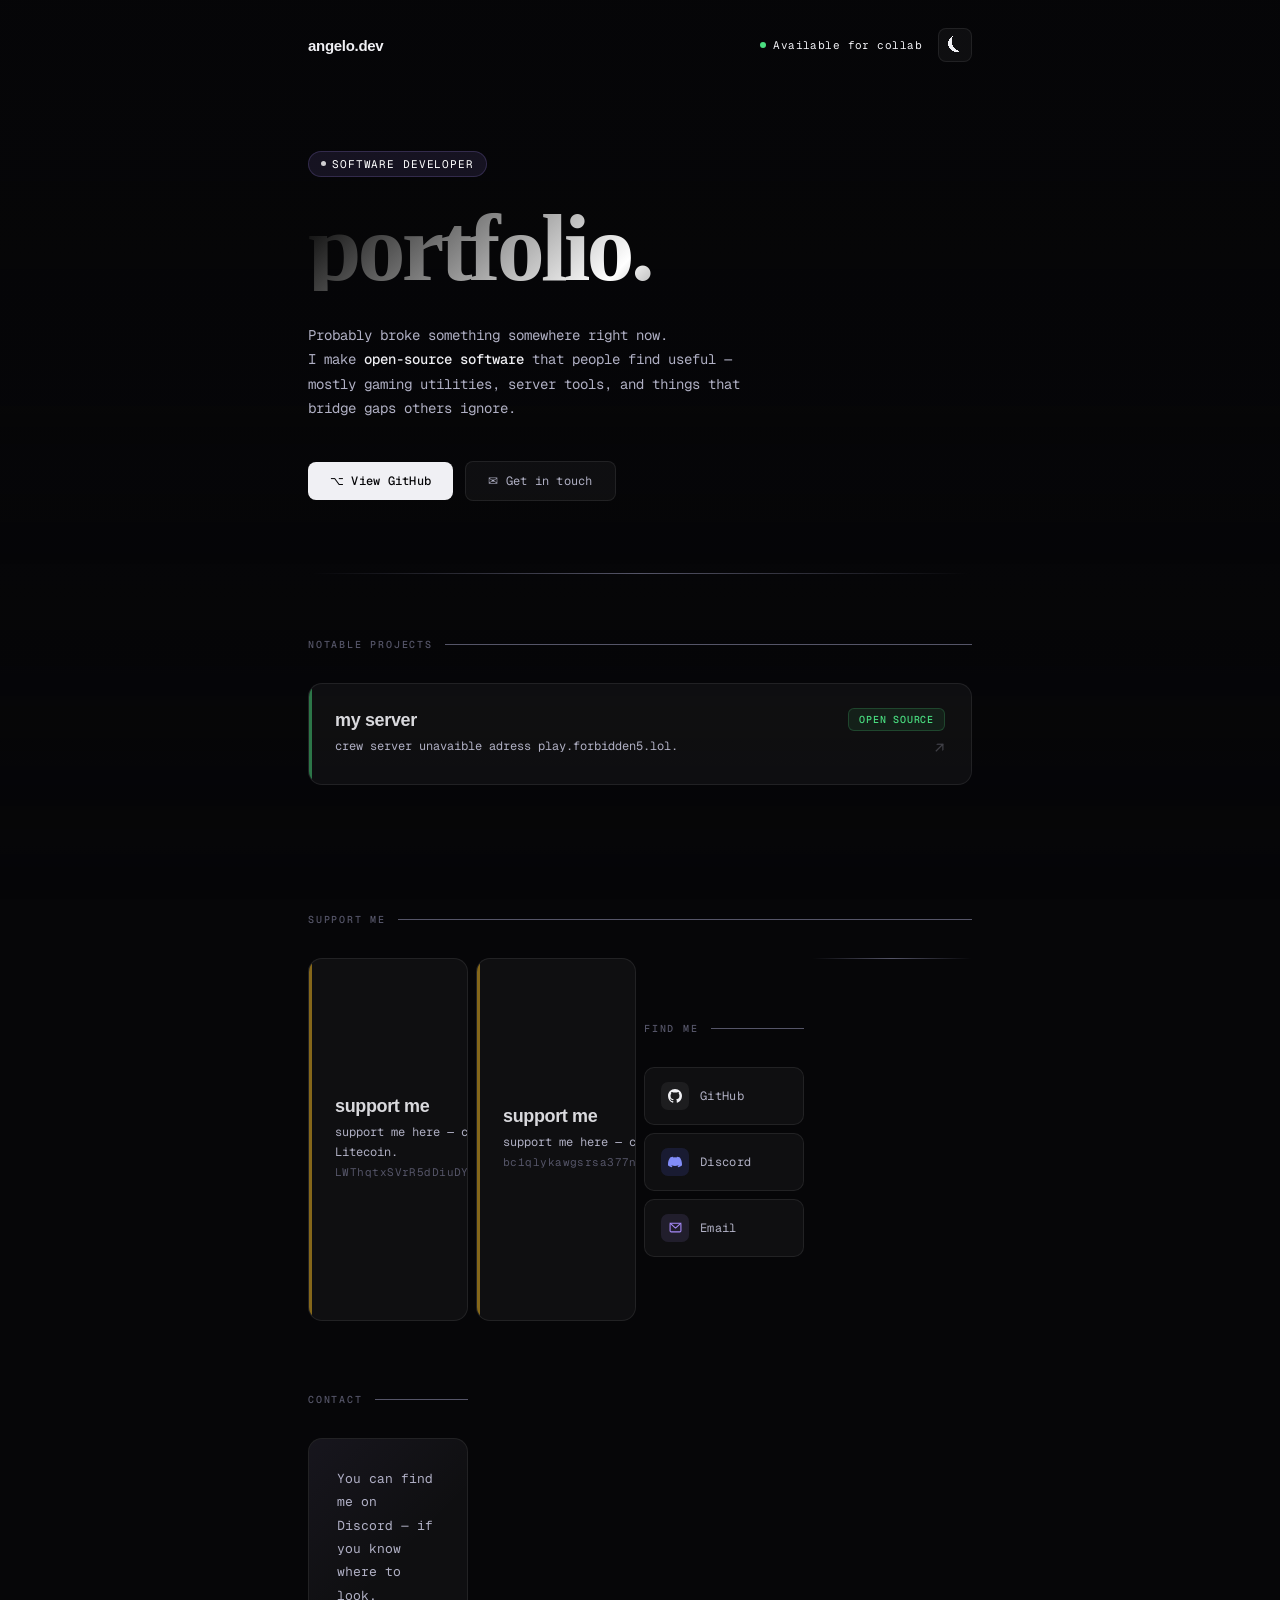
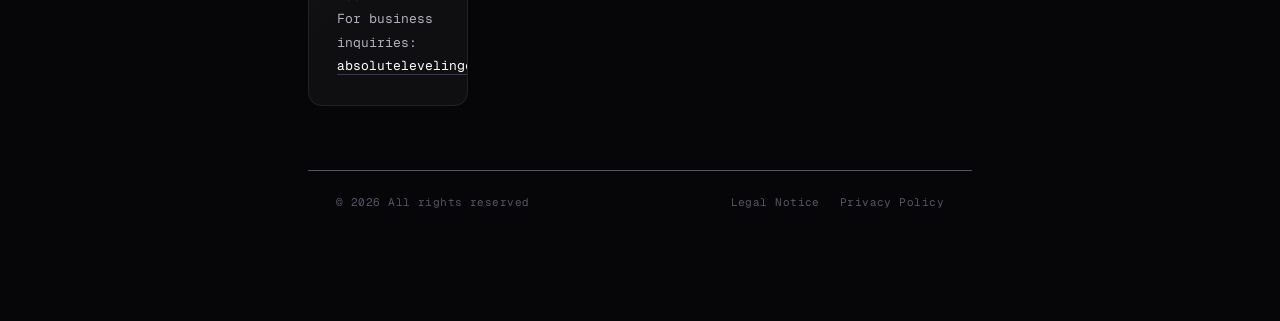
==== commit 7b7bce2d: "Update index.html" ====
--- a/index.html
+++ b/index.html
@@ -592,7 +592,16 @@
         </div>
       </a>
 
-      <button class="project-card card-amber" onclick="copyAddress('LWThqtxSVrR5dDiuDY2pkfNwad25UTMSDU', this)">
+    </div>
+  </section>
+    <section class="section">
+    <div class="section-header">
+      <span class="section-label">support me</span>
+      <div class="section-line"></div>
+    </div>
+    <div class="links-grid">
+
+            <button class="project-card card-amber" onclick="copyAddress('LWThqtxSVrR5dDiuDY2pkfNwad25UTMSDU', this)">
         <div>
           <div class="proj-name">support me</div>
           <p class="proj-desc">support me here — click to copy Litecoin.<br><span style="font-size:11px;color:var(--faint);letter-spacing:0.04em;">LWThqtxSVrR5dDiuDY2pkfNwad25UTMSDU</span></p>
@@ -613,11 +622,6 @@
           <span class="proj-arrow">⎘</span>
         </div>
       </button>
-
-    </div>
-  </section>
-
-  <div class="divider"></div>
 
   <section class="section">
     <div class="section-header">
